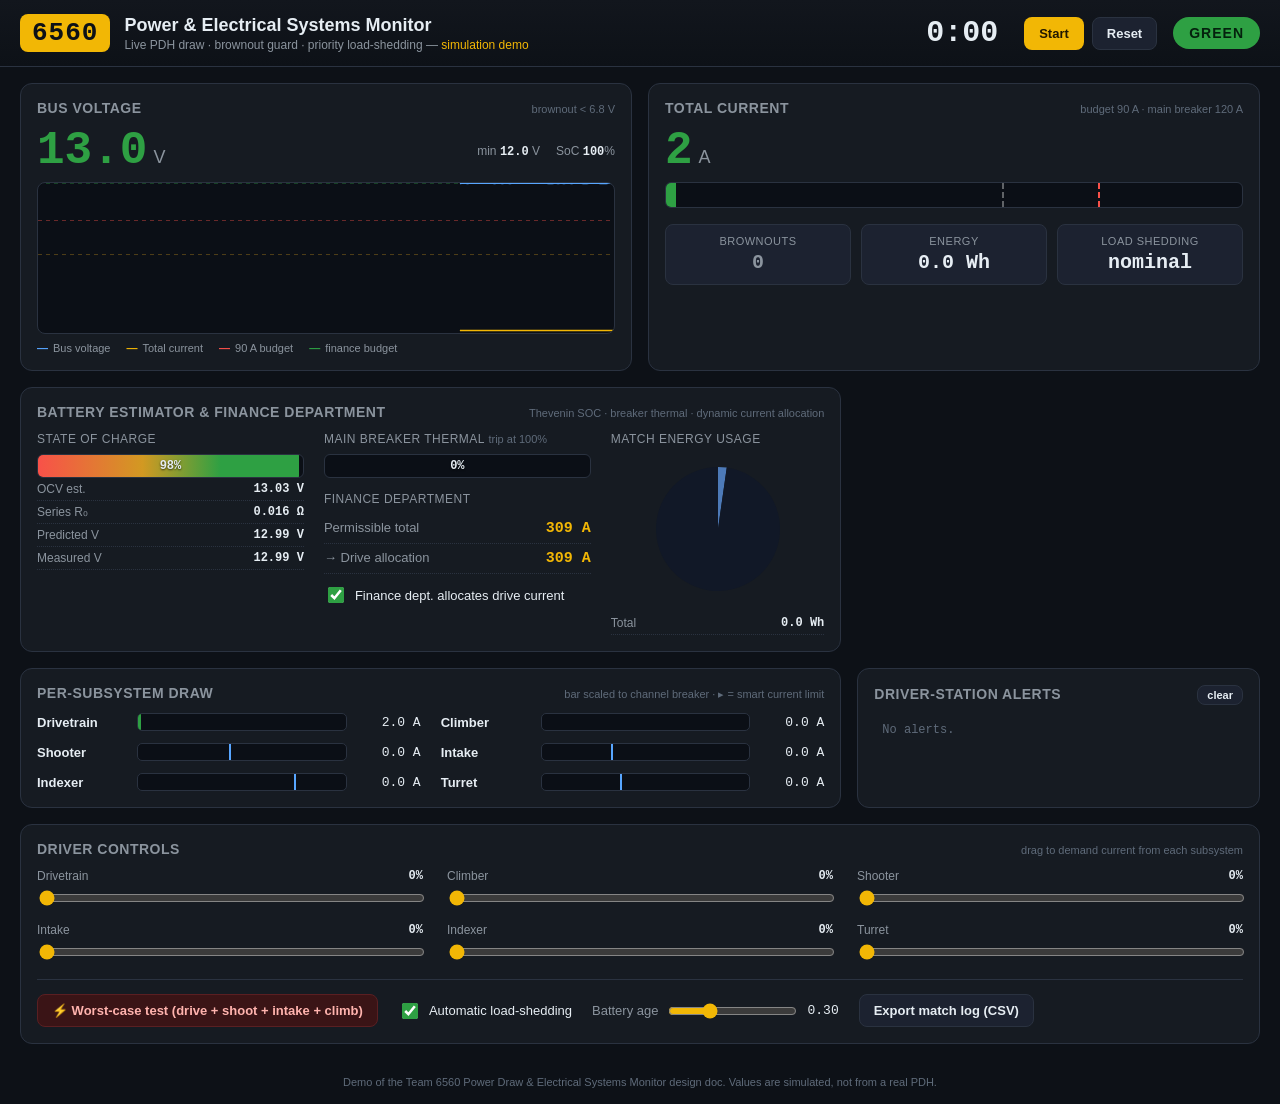
==== index.html @ 76f62cd9 "Add power systems monitor: web dashboard + WPILib robot project Web dashboard (repo root): vanilla-J" ====
<!DOCTYPE html>
<html lang="en">
<head>
  <meta charset="UTF-8" />
  <meta name="viewport" content="width=device-width, initial-scale=1.0" />
  <title>FRC 6560 — Power & Electrical Monitor</title>
  <link rel="stylesheet" href="css/styles.css" />
</head>
<body>
  <header class="topbar">
    <div class="brand">
      <span class="team">6560</span>
      <div class="brand-text">
        <h1>Power &amp; Electrical Systems Monitor</h1>
        <p>Live PDH draw · brownout guard · priority load-shedding — <em>simulation demo</em></p>
      </div>
    </div>
    <div class="match">
      <div class="clock" id="clock">0:00</div>
      <div class="match-controls">
        <button id="btn-start" class="btn btn-primary">Start</button>
        <button id="btn-reset" class="btn">Reset</button>
      </div>
      <div class="status-pill" id="status-pill">GREEN</div>
    </div>
  </header>

  <main class="grid">
    <!-- Battery / voltage -->
    <section class="panel span-6">
      <div class="panel-head"><h2>Bus Voltage</h2><span class="hint">brownout &lt; 6.8 V</span></div>
      <div class="big-readout">
        <span class="value" id="voltage-value">12.0</span><span class="unit">V</span>
        <div class="sub">
          <span>min <b id="min-voltage">12.0</b> V</span>
          <span>SoC <b id="soc">100</b>%</span>
        </div>
      </div>
      <canvas id="graph" height="150"></canvas>
      <div class="legend">
        <span class="lg lg-v">Bus voltage</span>
        <span class="lg lg-a">Total current</span>
        <span class="lg lg-budget">90 A budget</span>
        <span class="lg lg-finance">finance budget</span>
      </div>
    </section>

    <!-- Total current + stat tiles -->
    <section class="panel span-6">
      <div class="panel-head"><h2>Total Current</h2><span class="hint">budget 90 A · main breaker 120 A</span></div>
      <div class="big-readout">
        <span class="value" id="current-value">0</span><span class="unit">A</span>
      </div>
      <div class="meter" id="current-meter">
        <div class="meter-fill" id="current-fill"></div>
        <div class="mark mark-caution" style="left:58.3%"><span>70</span></div>
        <div class="mark mark-budget" style="left:75%"><span>90</span></div>
        <div class="mark mark-breaker" style="left:100%"><span>120</span></div>
      </div>
      <div class="tiles">
        <div class="tile"><span class="tile-label">Brownouts</span><span class="tile-value bad" id="brownouts">0</span></div>
        <div class="tile"><span class="tile-label">Energy</span><span class="tile-value" id="energy">0.0 Wh</span></div>
        <div class="tile"><span class="tile-label">Load Shedding</span><span class="tile-value" id="shed-status">nominal</span></div>
      </div>
    </section>

    <!-- Battery estimator + finance department -->
    <section class="panel span-8 estimator">
      <div class="panel-head"><h2>Battery Estimator &amp; Finance Department</h2><span class="hint">Thevenin SOC · breaker thermal · dynamic current allocation</span></div>
      <div class="est-grid">
        <div class="est-block">
          <div class="est-label">State of Charge</div>
          <div class="gauge"><div class="gauge-fill" id="soc-fill"></div><span class="gauge-text" id="soc-text">100%</span></div>
          <div class="est-row"><span>OCV est.</span><b id="ocv-val" class="mono">12.9 V</b></div>
          <div class="est-row"><span>Series R₀</span><b id="r0-val" class="mono">0.012 Ω</b></div>
          <div class="est-row"><span>Predicted V</span><b id="predv-val" class="mono">12.9 V</b></div>
          <div class="est-row"><span>Measured V</span><b id="measv-val" class="mono">12.9 V</b></div>
        </div>
        <div class="est-block">
          <div class="est-label">Main Breaker Thermal <span class="hint">trip at 100%</span></div>
          <div class="gauge"><div class="gauge-fill thermal" id="thermal-fill"></div><span class="gauge-text" id="thermal-text">0%</span></div>
          <div class="est-label" style="margin-top:14px">Finance Department</div>
          <div class="est-row big"><span>Permissible total</span><b id="permissible-val" class="mono accent">120 A</b></div>
          <div class="est-row big"><span>→ Drive allocation</span><b id="drivealloc-val" class="mono accent">120 A</b></div>
          <label class="switch-label" style="margin-top:10px">
            <input type="checkbox" id="toggle-finance" checked />
            <span>Finance dept. allocates drive current</span>
          </label>
        </div>
        <div class="est-block">
          <div class="est-label">Match Energy Usage</div>
          <canvas id="energy-pie" width="150" height="150"></canvas>
          <div class="est-row"><span>Total</span><b id="energy-total" class="mono">0.0 Wh</b></div>
        </div>
      </div>
    </section>

    <!-- Per-subsystem bars -->
    <section class="panel span-8">
      <div class="panel-head"><h2>Per-Subsystem Draw</h2><span class="hint">bar scaled to channel breaker · ▸ = smart current limit</span></div>
      <div class="subsystems" id="subsystems"></div>
    </section>

    <!-- Alerts -->
    <section class="panel span-4">
      <div class="panel-head"><h2>Driver-Station Alerts</h2><button class="btn btn-small" id="btn-clear-alerts">clear</button></div>
      <ul class="alerts" id="alerts"></ul>
    </section>

    <!-- Controls -->
    <section class="panel span-12">
      <div class="panel-head"><h2>Driver Controls</h2><span class="hint">drag to demand current from each subsystem</span></div>
      <div class="controls" id="controls"></div>
      <div class="control-row">
        <button class="btn btn-danger" id="btn-stress">⚡ Worst-case test (drive + shoot + intake + climb)</button>
        <label class="switch-label">
          <input type="checkbox" id="toggle-shed" checked />
          <span>Automatic load-shedding</span>
        </label>
        <label class="slider-label">
          Battery age
          <input type="range" id="battery-age" min="0" max="100" value="30" />
          <span id="battery-age-val" class="mono">0.30</span>
        </label>
        <button class="btn" id="btn-export">Export match log (CSV)</button>
      </div>
    </section>
  </main>

  <footer class="footer">
    Demo of the Team 6560 Power Draw &amp; Electrical Systems Monitor design doc. Values are simulated, not from a real PDH.
  </footer>

  <script src="js/constants.js"></script>
  <script src="js/loadShedder.js"></script>
  <script src="js/batteryEstimator.js"></script>
  <script src="js/breakerModel.js"></script>
  <script src="js/finance.js"></script>
  <script src="js/simulation.js"></script>
  <script src="js/app.js"></script>
</body>
</html>
---- css/styles.css ----
:root {
  --bg: #0d1117;
  --panel: #161b22;
  --panel-2: #1c2230;
  --border: #2a3240;
  --text: #e6edf3;
  --muted: #8b949e;
  --accent: #f2b705;      /* team-ish gold */
  --green: #2ea043;
  --yellow: #d29922;
  --red: #f85149;
  --blue: #58a6ff;
  --mono: ui-monospace, "SF Mono", Menlo, Consolas, monospace;
}

* { box-sizing: border-box; }
body {
  margin: 0;
  background: var(--bg);
  color: var(--text);
  font-family: -apple-system, BlinkMacSystemFont, "Segoe UI", Roboto, sans-serif;
  font-size: 14px;
}

/* ---------- Top bar ---------- */
.topbar {
  display: flex; justify-content: space-between; align-items: center;
  gap: 16px; padding: 14px 20px;
  background: linear-gradient(180deg, #12161d, #0d1117);
  border-bottom: 1px solid var(--border); flex-wrap: wrap;
}
.brand { display: flex; align-items: center; gap: 14px; }
.team {
  font-family: var(--mono); font-weight: 700; font-size: 26px;
  color: #0d1117; background: var(--accent);
  padding: 4px 12px; border-radius: 8px; letter-spacing: 1px;
}
.brand-text h1 { margin: 0; font-size: 18px; }
.brand-text p { margin: 2px 0 0; color: var(--muted); font-size: 12px; }
.brand-text em { color: var(--accent); font-style: normal; }

.match { display: flex; align-items: center; gap: 16px; }
.clock { font-family: var(--mono); font-size: 30px; font-weight: 700; min-width: 92px; text-align: center; }
.match-controls { display: flex; gap: 8px; }
.status-pill {
  font-weight: 700; letter-spacing: 1px; padding: 8px 16px; border-radius: 999px;
  background: var(--green); color: #04210d; min-width: 84px; text-align: center;
}
.status-pill.yellow { background: var(--yellow); color: #241a02; }
.status-pill.red { background: var(--red); color: #2b0605; animation: pulse 0.7s infinite alternate; }
@keyframes pulse { from { opacity: 1; } to { opacity: 0.55; } }

/* ---------- Buttons ---------- */
.btn {
  background: var(--panel-2); color: var(--text); border: 1px solid var(--border);
  padding: 8px 14px; border-radius: 8px; cursor: pointer; font-size: 13px; font-weight: 600;
}
.btn:hover { border-color: #3d4757; }
.btn-primary { background: var(--accent); color: #221900; border-color: transparent; }
.btn-danger { background: #3a1416; color: #ffb3ae; border-color: #5a1f22; }
.btn-danger:hover { background: #4d1a1d; }
.btn-small { padding: 3px 9px; font-size: 11px; }
.btn.active { outline: 2px solid var(--accent); }

/* ---------- Grid layout ---------- */
.grid {
  display: grid; grid-template-columns: repeat(12, 1fr);
  gap: 16px; padding: 16px 20px; max-width: 1400px; margin: 0 auto;
}
.span-4 { grid-column: span 4; }
.span-6 { grid-column: span 6; }
.span-8 { grid-column: span 8; }
.span-12 { grid-column: span 12; }

.panel {
  background: var(--panel); border: 1px solid var(--border);
  border-radius: 12px; padding: 16px;
}
.panel-head { display: flex; justify-content: space-between; align-items: baseline; margin-bottom: 12px; }
.panel-head h2 { margin: 0; font-size: 14px; text-transform: uppercase; letter-spacing: 0.5px; color: var(--muted); }
.hint { color: #5f6b7a; font-size: 11px; }

/* ---------- Big readouts ---------- */
.big-readout { display: flex; align-items: baseline; gap: 6px; margin-bottom: 8px; }
.big-readout .value { font-family: var(--mono); font-size: 46px; font-weight: 700; line-height: 1; }
.big-readout .unit { font-size: 18px; color: var(--muted); }
.big-readout .sub { margin-left: auto; display: flex; gap: 16px; color: var(--muted); font-size: 12px; align-self: center; }
.big-readout .sub b { color: var(--text); font-family: var(--mono); }
.value.green { color: var(--green); } .value.yellow { color: var(--yellow); } .value.red { color: var(--red); }

canvas#graph { width: 100%; display: block; background: #0b0f16; border-radius: 8px; border: 1px solid var(--border); }
.legend { display: flex; gap: 16px; margin-top: 8px; font-size: 11px; color: var(--muted); }
.lg::before { content: "―"; margin-right: 5px; font-weight: 900; }
.lg-v::before { color: var(--blue); } .lg-a::before { color: var(--accent); } .lg-budget::before { color: var(--red); } .lg-finance::before { color: var(--green); }

/* ---------- Total-current meter ---------- */
.meter { position: relative; height: 26px; background: #0b0f16; border: 1px solid var(--border); border-radius: 6px; overflow: hidden; margin-bottom: 16px; }
.meter-fill { height: 100%; width: 0%; background: var(--green); transition: width 0.08s linear, background 0.2s; }
.mark { position: absolute; top: 0; height: 100%; border-left: 2px dashed rgba(255,255,255,0.35); }
.mark span { position: absolute; top: -16px; transform: translateX(-50%); font-size: 10px; color: var(--muted); font-family: var(--mono); }
.mark-budget { border-color: var(--red); }
.mark-breaker { border-color: #ff6b6b; }

.tiles { display: grid; grid-template-columns: repeat(3, 1fr); gap: 10px; }
.tile { background: var(--panel-2); border: 1px solid var(--border); border-radius: 8px; padding: 10px; text-align: center; }
.tile-label { display: block; font-size: 11px; color: var(--muted); text-transform: uppercase; letter-spacing: 0.5px; }
.tile-value { display: block; font-family: var(--mono); font-size: 20px; font-weight: 700; margin-top: 4px; }
.tile-value.bad { color: var(--muted); }
.tile-value.bad.hit { color: var(--red); }
.tile-value.shedding { color: var(--yellow); }

/* ---------- Subsystem bars ---------- */
.subsystems { display: grid; grid-template-columns: 1fr 1fr; gap: 12px 20px; }
.sub-row { display: grid; grid-template-columns: 90px 1fr 64px; align-items: center; gap: 10px; }
.sub-name { font-weight: 600; font-size: 13px; }
.sub-name .shed-badge { display: none; font-size: 9px; background: var(--yellow); color: #241a02; padding: 1px 5px; border-radius: 4px; margin-left: 6px; vertical-align: middle; }
.sub-row.shed .shed-badge { display: inline-block; }
.sub-bar { position: relative; height: 18px; background: #0b0f16; border: 1px solid var(--border); border-radius: 5px; overflow: hidden; }
.sub-bar-fill { height: 100%; width: 0%; background: var(--green); transition: width 0.08s linear, background 0.2s; }
.limit-tick { position: absolute; top: -3px; bottom: -3px; width: 0; border-left: 2px solid var(--blue); }
.sub-amps { font-family: var(--mono); font-size: 13px; text-align: right; }

/* ---------- Alerts ---------- */
.alerts { list-style: none; margin: 0; padding: 0; max-height: 240px; overflow-y: auto; font-family: var(--mono); font-size: 12px; }
.alerts li { padding: 6px 8px; border-left: 3px solid var(--muted); background: var(--panel-2); margin-bottom: 5px; border-radius: 0 5px 5px 0; }
.alerts li.warn { border-color: var(--yellow); }
.alerts li.error { border-color: var(--red); }
.alerts li .t { color: var(--muted); margin-right: 8px; }
.alerts .empty { color: #5f6b7a; border: none; background: none; font-family: inherit; }

/* ---------- Controls ---------- */
.controls { display: grid; grid-template-columns: repeat(3, 1fr); gap: 14px 24px; margin-bottom: 16px; }
.ctrl { }
.ctrl label { display: flex; justify-content: space-between; font-size: 12px; margin-bottom: 5px; color: var(--muted); }
.ctrl label b { color: var(--text); font-family: var(--mono); }
.ctrl input[type=range] { width: 100%; accent-color: var(--accent); }
.control-row { display: flex; align-items: center; gap: 20px; flex-wrap: wrap; border-top: 1px solid var(--border); padding-top: 14px; }
.switch-label { display: flex; align-items: center; gap: 8px; font-size: 13px; }
.switch-label input { width: 16px; height: 16px; accent-color: var(--green); }
.slider-label { display: flex; align-items: center; gap: 8px; font-size: 13px; color: var(--muted); }
.slider-label input { accent-color: var(--accent); }
.mono { font-family: var(--mono); color: var(--text); }

/* ---------- Battery estimator / finance ---------- */
.est-grid { display: grid; grid-template-columns: 1fr 1fr 0.8fr; gap: 20px; }
.est-block { }
.est-label { font-size: 12px; color: var(--muted); text-transform: uppercase; letter-spacing: 0.5px; margin-bottom: 8px; }
.est-label .hint { text-transform: none; letter-spacing: 0; }
.gauge { position: relative; height: 24px; background: #0b0f16; border: 1px solid var(--border); border-radius: 6px; overflow: hidden; }
.gauge-fill { height: 100%; width: 100%; background: linear-gradient(90deg, var(--red), var(--yellow) 40%, var(--green) 70%); transition: width 0.15s; }
.gauge-fill.thermal { background: linear-gradient(90deg, var(--green), var(--yellow) 70%, var(--red)); width: 0%; }
.gauge-text { position: absolute; inset: 0; display: flex; align-items: center; justify-content: center; font-family: var(--mono); font-size: 12px; font-weight: 700; text-shadow: 0 1px 2px rgba(0,0,0,0.7); }
.est-row { display: flex; justify-content: space-between; font-size: 12px; color: var(--muted); padding: 4px 0; border-bottom: 1px dotted var(--border); }
.est-row b { color: var(--text); }
.est-row.big { font-size: 13px; padding: 6px 0; }
.mono.accent { color: var(--accent); font-size: 15px; }
#energy-pie { display: block; margin: 0 auto 8px; }

.footer { text-align: center; color: #5f6b7a; font-size: 11px; padding: 16px; }

@media (max-width: 900px) {
  .span-4, .span-6, .span-8 { grid-column: span 12; }
  .subsystems, .controls { grid-template-columns: 1fr; }
}
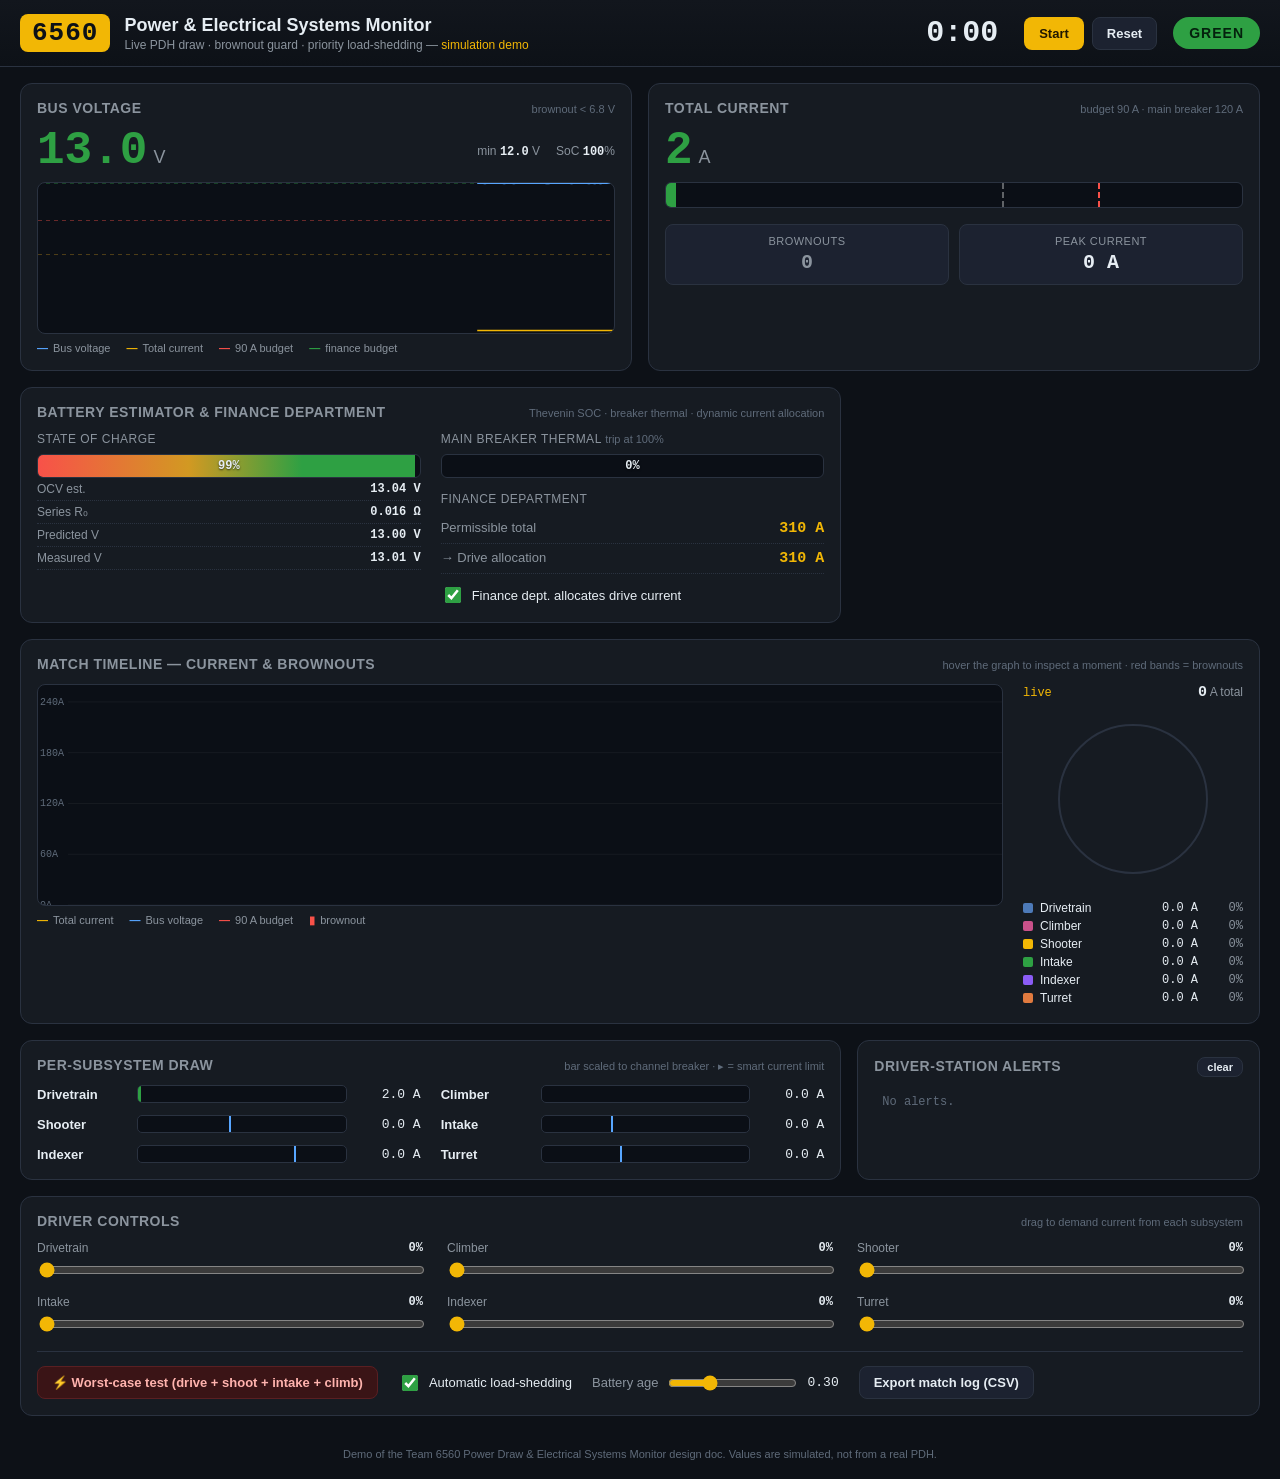
==== commit eae12a56: "Add match timeline with scrubbable per-subsystem breakdown pie - New "Match Timeline" panel: total c" ====
--- a/index.html
+++ b/index.html
@@ -57,17 +57,16 @@
         <div class="mark mark-budget" style="left:75%"><span>90</span></div>
         <div class="mark mark-breaker" style="left:100%"><span>120</span></div>
       </div>
-      <div class="tiles">
+      <div class="tiles tiles-2">
         <div class="tile"><span class="tile-label">Brownouts</span><span class="tile-value bad" id="brownouts">0</span></div>
-        <div class="tile"><span class="tile-label">Energy</span><span class="tile-value" id="energy">0.0 Wh</span></div>
-        <div class="tile"><span class="tile-label">Load Shedding</span><span class="tile-value" id="shed-status">nominal</span></div>
+        <div class="tile"><span class="tile-label">Peak Current</span><span class="tile-value" id="peak-current">0 A</span></div>
       </div>
     </section>
 
     <!-- Battery estimator + finance department -->
     <section class="panel span-8 estimator">
       <div class="panel-head"><h2>Battery Estimator &amp; Finance Department</h2><span class="hint">Thevenin SOC · breaker thermal · dynamic current allocation</span></div>
-      <div class="est-grid">
+      <div class="est-grid est-grid-2">
         <div class="est-block">
           <div class="est-label">State of Charge</div>
           <div class="gauge"><div class="gauge-fill" id="soc-fill"></div><span class="gauge-text" id="soc-text">100%</span></div>
@@ -87,10 +86,32 @@
             <span>Finance dept. allocates drive current</span>
           </label>
         </div>
-        <div class="est-block">
-          <div class="est-label">Match Energy Usage</div>
-          <canvas id="energy-pie" width="150" height="150"></canvas>
-          <div class="est-row"><span>Total</span><b id="energy-total" class="mono">0.0 Wh</b></div>
+      </div>
+    </section>
+
+    <!-- Match timeline + subsystem breakdown pie -->
+    <section class="panel span-12">
+      <div class="panel-head">
+        <h2>Match Timeline — Current &amp; Brownouts</h2>
+        <span class="hint">hover the graph to inspect a moment · red bands = brownouts</span>
+      </div>
+      <div class="timeline-wrap">
+        <div class="timeline-graph">
+          <canvas id="timeline" height="220"></canvas>
+          <div class="legend">
+            <span class="lg lg-a">Total current</span>
+            <span class="lg lg-v">Bus voltage</span>
+            <span class="lg lg-budget">90 A budget</span>
+            <span class="lg lg-brown">brownout</span>
+          </div>
+        </div>
+        <div class="timeline-side">
+          <div class="scrub-readout">
+            <span class="scrub-when" id="scrub-when">live</span>
+            <span class="scrub-total"><b id="scrub-total">0</b> A total</span>
+          </div>
+          <canvas id="breakdown-pie" width="180" height="180"></canvas>
+          <ul class="pie-legend" id="pie-legend"></ul>
         </div>
       </div>
     </section>
--- a/css/styles.css
+++ b/css/styles.css
@@ -91,7 +91,7 @@
 canvas#graph { width: 100%; display: block; background: #0b0f16; border-radius: 8px; border: 1px solid var(--border); }
 .legend { display: flex; gap: 16px; margin-top: 8px; font-size: 11px; color: var(--muted); }
 .lg::before { content: "―"; margin-right: 5px; font-weight: 900; }
-.lg-v::before { color: var(--blue); } .lg-a::before { color: var(--accent); } .lg-budget::before { color: var(--red); } .lg-finance::before { color: var(--green); }
+.lg-v::before { color: var(--blue); } .lg-a::before { color: var(--accent); } .lg-budget::before { color: var(--red); } .lg-finance::before { color: var(--green); } .lg-brown::before { color: #f85149; content: "▮"; }
 
 /* ---------- Total-current meter ---------- */
 .meter { position: relative; height: 26px; background: #0b0f16; border: 1px solid var(--border); border-radius: 6px; overflow: hidden; margin-bottom: 16px; }
@@ -102,6 +102,7 @@
 .mark-breaker { border-color: #ff6b6b; }
 
 .tiles { display: grid; grid-template-columns: repeat(3, 1fr); gap: 10px; }
+.tiles.tiles-2 { grid-template-columns: repeat(2, 1fr); }
 .tile { background: var(--panel-2); border: 1px solid var(--border); border-radius: 8px; padding: 10px; text-align: center; }
 .tile-label { display: block; font-size: 11px; color: var(--muted); text-transform: uppercase; letter-spacing: 0.5px; }
 .tile-value { display: block; font-family: var(--mono); font-size: 20px; font-weight: 700; margin-top: 4px; }
@@ -143,6 +144,7 @@
 
 /* ---------- Battery estimator / finance ---------- */
 .est-grid { display: grid; grid-template-columns: 1fr 1fr 0.8fr; gap: 20px; }
+.est-grid.est-grid-2 { grid-template-columns: 1fr 1fr; }
 .est-block { }
 .est-label { font-size: 12px; color: var(--muted); text-transform: uppercase; letter-spacing: 0.5px; margin-bottom: 8px; }
 .est-label .hint { text-transform: none; letter-spacing: 0; }
@@ -156,7 +158,24 @@
 .mono.accent { color: var(--accent); font-size: 15px; }
 #energy-pie { display: block; margin: 0 auto 8px; }
 
+/* ---------- Match timeline + breakdown pie ---------- */
+.timeline-wrap { display: grid; grid-template-columns: 1fr 220px; gap: 20px; align-items: start; }
+.timeline-graph canvas#timeline { width: 100%; display: block; background: #0b0f16; border-radius: 8px; border: 1px solid var(--border); cursor: crosshair; }
+.timeline-side { text-align: center; }
+.scrub-readout { display: flex; justify-content: space-between; align-items: baseline; font-size: 12px; color: var(--muted); margin-bottom: 8px; }
+.scrub-when { font-family: var(--mono); color: var(--accent); }
+.scrub-total b { color: var(--text); font-family: var(--mono); font-size: 15px; }
+#breakdown-pie { display: block; margin: 0 auto 10px; }
+.pie-legend { list-style: none; margin: 0; padding: 0; font-size: 12px; text-align: left; }
+.pie-legend li { display: flex; align-items: center; gap: 7px; padding: 2px 0; color: var(--muted); }
+.pie-legend .sw { width: 10px; height: 10px; border-radius: 2px; flex-shrink: 0; }
+.pie-legend .nm { flex: 1; color: var(--text); }
+.pie-legend .amp { font-family: var(--mono); color: var(--text); }
+.pie-legend .pct { font-family: var(--mono); color: var(--muted); width: 38px; text-align: right; }
+
 .footer { text-align: center; color: #5f6b7a; font-size: 11px; padding: 16px; }
+
+@media (max-width: 900px) { .timeline-wrap { grid-template-columns: 1fr; } }
 
 @media (max-width: 900px) {
   .span-4, .span-6, .span-8 { grid-column: span 12; }
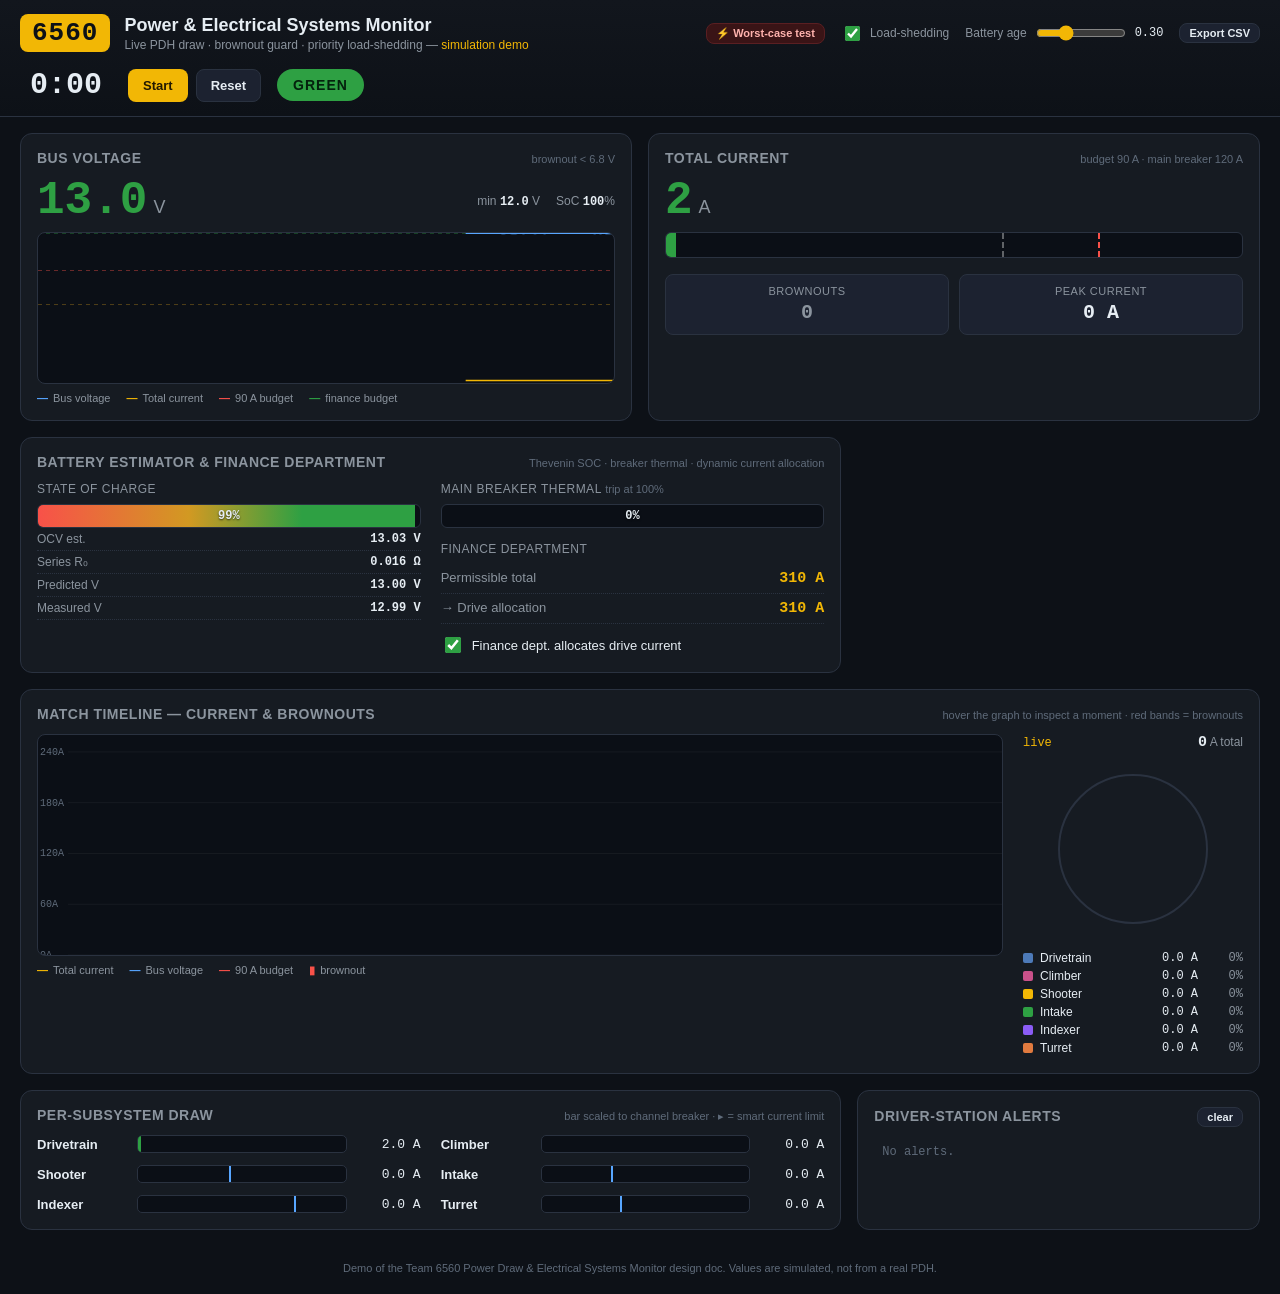
==== commit 7c1742f0: "Remove Driver Controls panel; move utilities into header toolbar Drop the per-subsystem demand slide" ====
--- a/index.html
+++ b/index.html
@@ -14,6 +14,19 @@
         <h1>Power &amp; Electrical Systems Monitor</h1>
         <p>Live PDH draw · brownout guard · priority load-shedding — <em>simulation demo</em></p>
       </div>
+    </div>
+    <div class="toolbar">
+      <button class="btn btn-danger btn-small" id="btn-stress">⚡ Worst-case test</button>
+      <label class="switch-label">
+        <input type="checkbox" id="toggle-shed" checked />
+        <span>Load-shedding</span>
+      </label>
+      <label class="slider-label">
+        Battery age
+        <input type="range" id="battery-age" min="0" max="100" value="30" />
+        <span id="battery-age-val" class="mono">0.30</span>
+      </label>
+      <button class="btn btn-small" id="btn-export">Export CSV</button>
     </div>
     <div class="match">
       <div class="clock" id="clock">0:00</div>
@@ -128,24 +141,6 @@
       <ul class="alerts" id="alerts"></ul>
     </section>
 
-    <!-- Controls -->
-    <section class="panel span-12">
-      <div class="panel-head"><h2>Driver Controls</h2><span class="hint">drag to demand current from each subsystem</span></div>
-      <div class="controls" id="controls"></div>
-      <div class="control-row">
-        <button class="btn btn-danger" id="btn-stress">⚡ Worst-case test (drive + shoot + intake + climb)</button>
-        <label class="switch-label">
-          <input type="checkbox" id="toggle-shed" checked />
-          <span>Automatic load-shedding</span>
-        </label>
-        <label class="slider-label">
-          Battery age
-          <input type="range" id="battery-age" min="0" max="100" value="30" />
-          <span id="battery-age-val" class="mono">0.30</span>
-        </label>
-        <button class="btn" id="btn-export">Export match log (CSV)</button>
-      </div>
-    </section>
   </main>
 
   <footer class="footer">
--- a/css/styles.css
+++ b/css/styles.css
@@ -38,6 +38,12 @@
 .brand-text h1 { margin: 0; font-size: 18px; }
 .brand-text p { margin: 2px 0 0; color: var(--muted); font-size: 12px; }
 .brand-text em { color: var(--accent); font-style: normal; }
+
+.toolbar { display: flex; align-items: center; gap: 16px; flex-wrap: wrap; }
+.toolbar .switch-label, .toolbar .slider-label { display: flex; align-items: center; gap: 7px; font-size: 12px; color: var(--muted); }
+.toolbar .switch-label input { width: 15px; height: 15px; accent-color: var(--green); }
+.toolbar .slider-label input[type=range] { width: 90px; accent-color: var(--accent); }
+.toolbar .mono { color: var(--text); }
 
 .match { display: flex; align-items: center; gap: 16px; }
 .clock { font-family: var(--mono); font-size: 30px; font-weight: 700; min-width: 92px; text-align: center; }
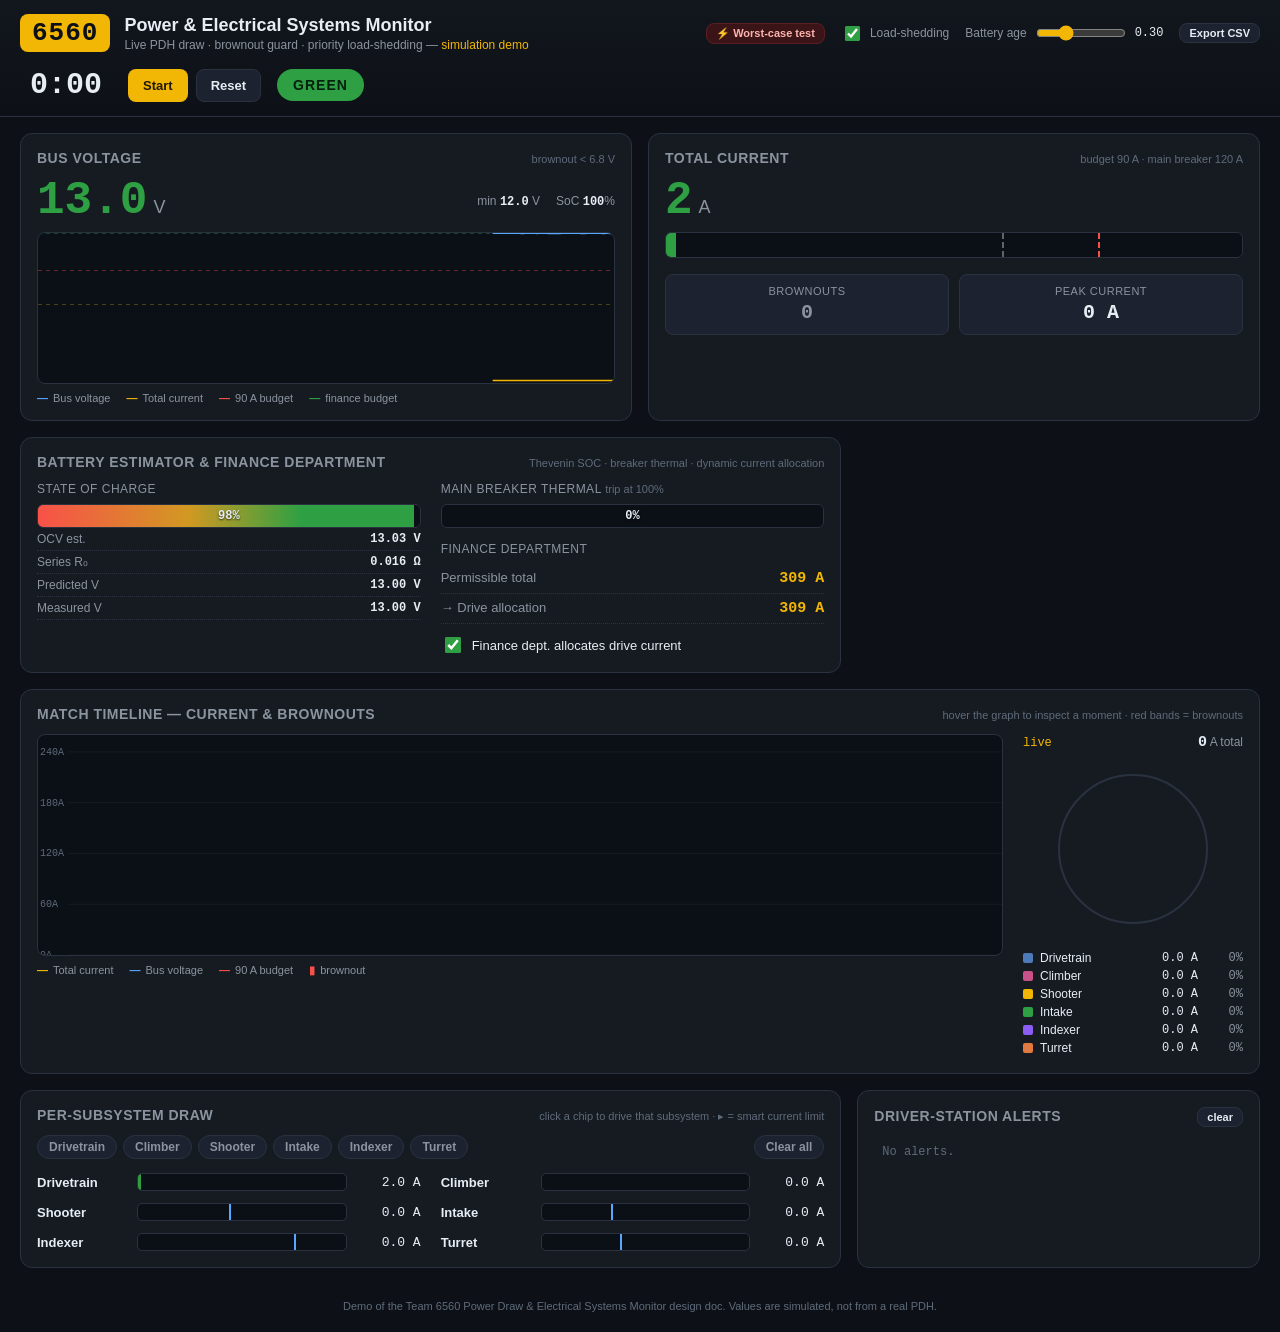
==== commit 5602655e: "Add per-subsystem load chips to drive the sim Click a chip in the Per-Subsystem Draw panel to drive " ====
--- a/index.html
+++ b/index.html
@@ -131,7 +131,8 @@
 
     <!-- Per-subsystem bars -->
     <section class="panel span-8">
-      <div class="panel-head"><h2>Per-Subsystem Draw</h2><span class="hint">bar scaled to channel breaker · ▸ = smart current limit</span></div>
+      <div class="panel-head"><h2>Per-Subsystem Draw</h2><span class="hint">click a chip to drive that subsystem · ▸ = smart current limit</span></div>
+      <div class="drive-chips" id="drive-chips"></div>
       <div class="subsystems" id="subsystems"></div>
     </section>
 
--- a/css/styles.css
+++ b/css/styles.css
@@ -117,6 +117,12 @@
 .tile-value.shedding { color: var(--yellow); }
 
 /* ---------- Subsystem bars ---------- */
+.drive-chips { display: flex; flex-wrap: wrap; gap: 6px; margin-bottom: 14px; }
+.chip { background: var(--panel-2); border: 1px solid var(--border); color: var(--muted); font-size: 12px; font-weight: 600; padding: 4px 11px; border-radius: 999px; cursor: pointer; }
+.chip:hover { border-color: #3d4757; color: var(--text); }
+.chip.active { background: var(--accent); color: #221900; border-color: transparent; }
+.chip-clear { margin-left: auto; }
+
 .subsystems { display: grid; grid-template-columns: 1fr 1fr; gap: 12px 20px; }
 .sub-row { display: grid; grid-template-columns: 90px 1fr 64px; align-items: center; gap: 10px; }
 .sub-name { font-weight: 600; font-size: 13px; }
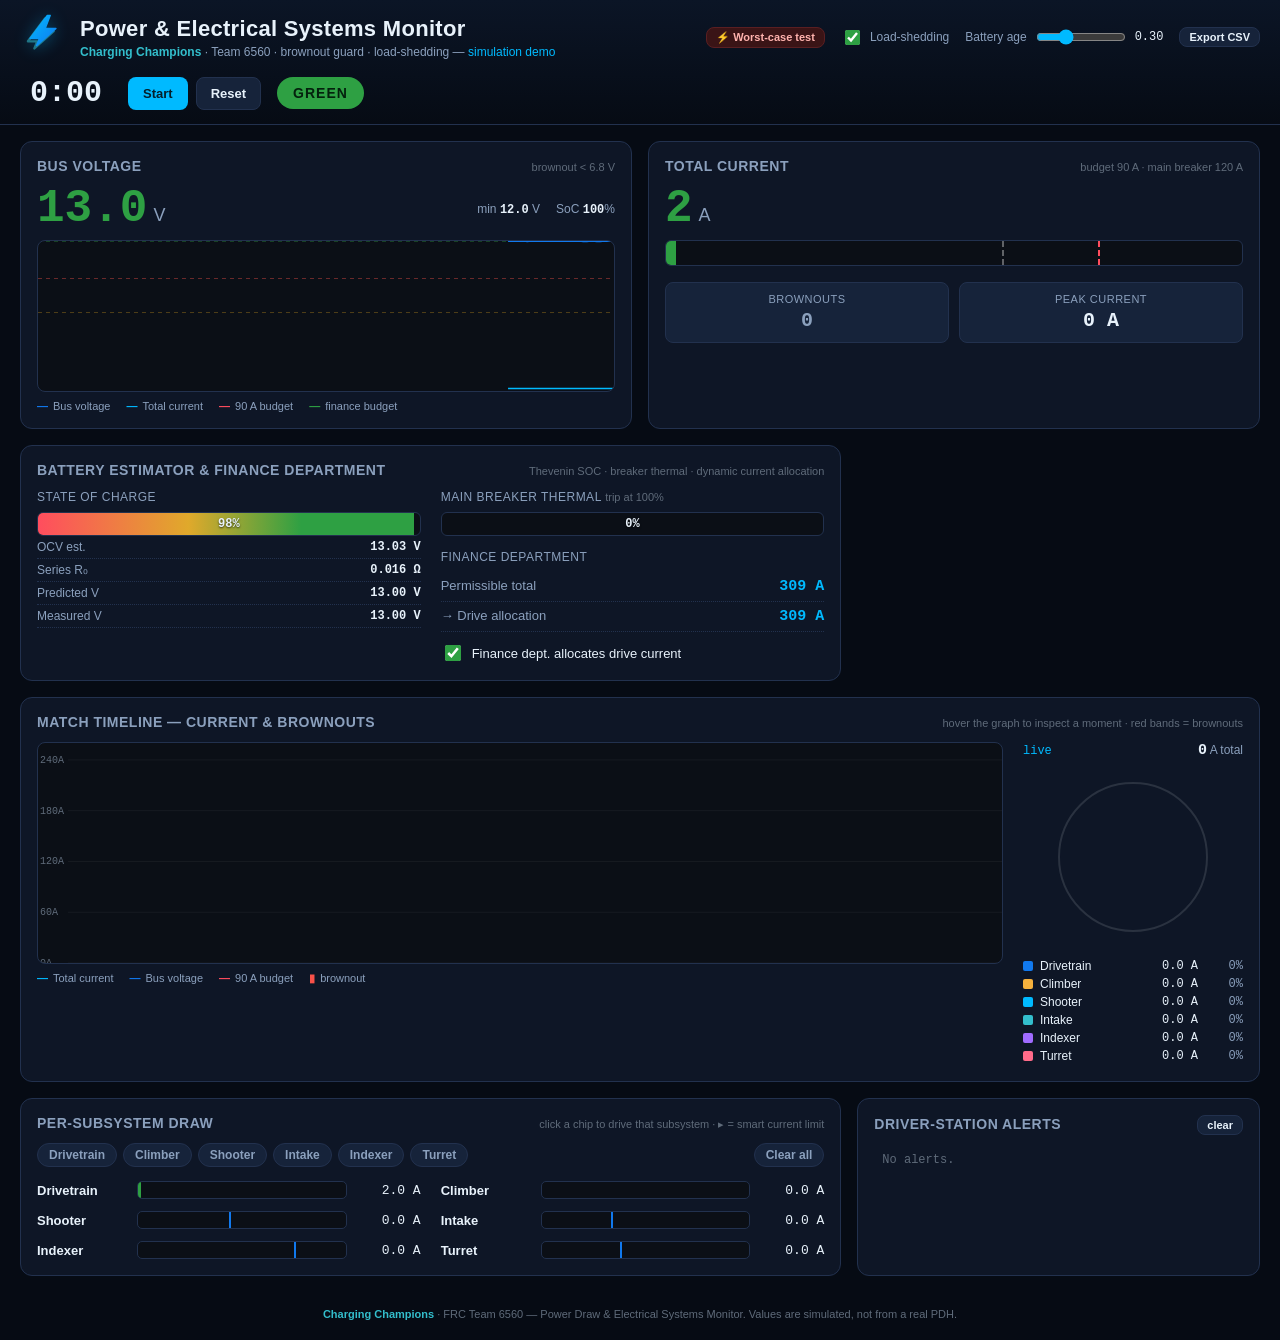
==== commit 6aed4a17: "Rebrand dashboard to Charging Champions (Team 6560) brand guide - Palette: swap gold accent for bran" ====
--- a/index.html
+++ b/index.html
@@ -3,16 +3,32 @@
 <head>
   <meta charset="UTF-8" />
   <meta name="viewport" content="width=device-width, initial-scale=1.0" />
-  <title>FRC 6560 — Power & Electrical Monitor</title>
+  <title>Charging Champions · 6560 — Power Systems Monitor</title>
   <link rel="stylesheet" href="css/styles.css" />
 </head>
 <body>
   <header class="topbar">
     <div class="brand">
-      <span class="team">6560</span>
+      <span class="logo" aria-label="Charging Champions logo">
+        <svg viewBox="0 0 48 64" xmlns="http://www.w3.org/2000/svg">
+          <defs>
+            <linearGradient id="ccbolt" x1="0" y1="0" x2="1" y2="1">
+              <stop offset="0" stop-color="#00baff"/>
+              <stop offset="1" stop-color="#1179ee"/>
+            </linearGradient>
+          </defs>
+          <path d="M30 2 L6 34 H19 L15 44 L42 20 H27 L34 2 Z"
+                fill="none" stroke="#33becc" stroke-width="3.2"
+                stroke-linejoin="round" stroke-linecap="round" opacity="0.55"
+                transform="translate(-3 4)"/>
+          <path d="M30 2 L6 34 H19 L15 44 L42 20 H27 L34 2 Z"
+                fill="url(#ccbolt)" stroke="url(#ccbolt)" stroke-width="2"
+                stroke-linejoin="round" stroke-linecap="round"/>
+        </svg>
+      </span>
       <div class="brand-text">
         <h1>Power &amp; Electrical Systems Monitor</h1>
-        <p>Live PDH draw · brownout guard · priority load-shedding — <em>simulation demo</em></p>
+        <p><span class="cc">Charging Champions</span> · Team 6560 · brownout guard · load-shedding — <em>simulation demo</em></p>
       </div>
     </div>
     <div class="toolbar">
@@ -145,7 +161,7 @@
   </main>
 
   <footer class="footer">
-    Demo of the Team 6560 Power Draw &amp; Electrical Systems Monitor design doc. Values are simulated, not from a real PDH.
+    <span class="cc">Charging Champions</span> · FRC Team 6560 — Power Draw &amp; Electrical Systems Monitor. Values are simulated, not from a real PDH.
   </footer>
 
   <script src="js/constants.js"></script>
--- a/css/styles.css
+++ b/css/styles.css
@@ -1,16 +1,33 @@
+/* Chalet Comprime is a licensed font — load it from the viewer's machine if present
+   (Charging Champions members' Macs), otherwise fall back gracefully. */
+@font-face {
+  font-family: "Chalet Comprime";
+  src: local("Chalet Comprime Eighty"), local("ChaletComprime-Eighty"),
+       local("Chalet Comprime Cologne Eighty"), local("Chalet Comprime");
+  font-display: swap;
+}
+
 :root {
-  --bg: #0d1117;
-  --panel: #161b22;
-  --panel-2: #1c2230;
-  --border: #2a3240;
-  --text: #e6edf3;
-  --muted: #8b949e;
-  --accent: #f2b705;      /* team-ish gold */
-  --green: #2ea043;
-  --yellow: #d29922;
-  --red: #f85149;
-  --blue: #58a6ff;
+  /* Charging Champions brand palette */
+  --brand-cyan: #00baff;   /* Pantone 306C  */
+  --brand-blue: #1179ee;   /* Pantone 2727C */
+  --brand-teal: #33becc;   /* Pantone 3115C */
+
+  --bg: #060b14;           /* cool blue-black, biased toward the brand blues */
+  --panel: #0e1626;
+  --panel-2: #16233a;
+  --border: #22314e;
+  --text: #e8f2fb;
+  --muted: #8ba0bd;
+  --accent: var(--brand-cyan);
+  --accent-2: var(--brand-blue);
+  --green: #2ea043;        /* semantic: good  (kept — signals state, not brand) */
+  --yellow: #e0a92b;       /* semantic: caution */
+  --red: #ff4d5e;          /* semantic: critical / brownout */
+  --blue: var(--brand-blue); /* bus voltage trace */
   --mono: ui-monospace, "SF Mono", Menlo, Consolas, monospace;
+  --display: "Chalet Comprime", "SF Pro Display", -apple-system, BlinkMacSystemFont, sans-serif;
+  --sans: -apple-system, BlinkMacSystemFont, "SF Pro Display", "SF Pro Text", "Segoe UI", Roboto, sans-serif;
 }
 
 * { box-sizing: border-box; }
@@ -18,7 +35,7 @@
   margin: 0;
   background: var(--bg);
   color: var(--text);
-  font-family: -apple-system, BlinkMacSystemFont, "Segoe UI", Roboto, sans-serif;
+  font-family: var(--sans);
   font-size: 14px;
 }
 
@@ -26,17 +43,18 @@
 .topbar {
   display: flex; justify-content: space-between; align-items: center;
   gap: 16px; padding: 14px 20px;
-  background: linear-gradient(180deg, #12161d, #0d1117);
+  background: linear-gradient(180deg, #0b1526, var(--bg));
   border-bottom: 1px solid var(--border); flex-wrap: wrap;
 }
 .brand { display: flex; align-items: center; gap: 14px; }
-.team {
-  font-family: var(--mono); font-weight: 700; font-size: 26px;
-  color: #0d1117; background: var(--accent);
-  padding: 4px 12px; border-radius: 8px; letter-spacing: 1px;
-}
-.brand-text h1 { margin: 0; font-size: 18px; }
-.brand-text p { margin: 2px 0 0; color: var(--muted); font-size: 12px; }
+.logo { display: flex; align-items: center; justify-content: center; width: 46px; height: 46px; flex-shrink: 0; filter: drop-shadow(0 2px 8px rgba(0,186,255,0.35)); }
+.logo svg { width: 100%; height: 100%; }
+.brand-text h1 {
+  margin: 0; font-family: var(--display); font-size: 22px; font-weight: 800;
+  letter-spacing: 0.3px; text-wrap: balance;
+}
+.brand-text p { margin: 3px 0 0; color: var(--muted); font-size: 12px; }
+.cc { color: var(--brand-teal); font-weight: 700; }
 .brand-text em { color: var(--accent); font-style: normal; }
 
 .toolbar { display: flex; align-items: center; gap: 16px; flex-wrap: wrap; }
@@ -62,7 +80,7 @@
   padding: 8px 14px; border-radius: 8px; cursor: pointer; font-size: 13px; font-weight: 600;
 }
 .btn:hover { border-color: #3d4757; }
-.btn-primary { background: var(--accent); color: #221900; border-color: transparent; }
+.btn-primary { background: var(--accent); color: #04202b; border-color: transparent; }
 .btn-danger { background: #3a1416; color: #ffb3ae; border-color: #5a1f22; }
 .btn-danger:hover { background: #4d1a1d; }
 .btn-small { padding: 3px 9px; font-size: 11px; }
@@ -120,7 +138,7 @@
 .drive-chips { display: flex; flex-wrap: wrap; gap: 6px; margin-bottom: 14px; }
 .chip { background: var(--panel-2); border: 1px solid var(--border); color: var(--muted); font-size: 12px; font-weight: 600; padding: 4px 11px; border-radius: 999px; cursor: pointer; }
 .chip:hover { border-color: #3d4757; color: var(--text); }
-.chip.active { background: var(--accent); color: #221900; border-color: transparent; }
+.chip.active { background: var(--accent); color: #04202b; border-color: transparent; }
 .chip-clear { margin-left: auto; }
 
 .subsystems { display: grid; grid-template-columns: 1fr 1fr; gap: 12px 20px; }
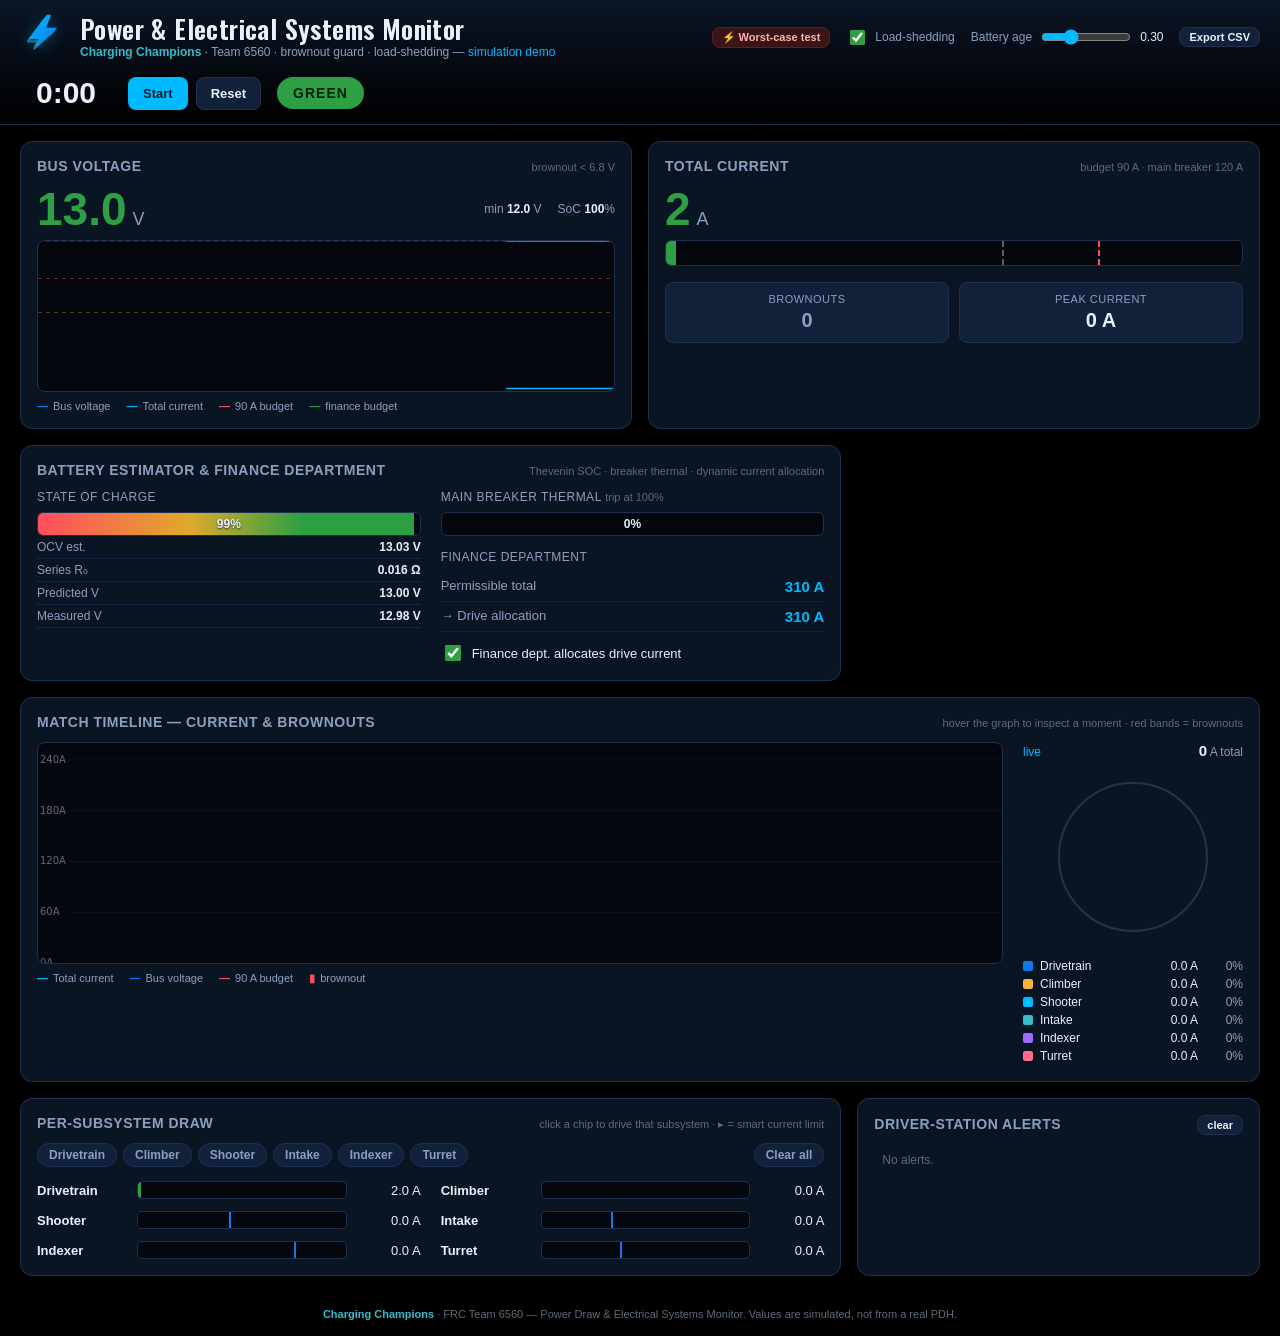
==== commit 4eab6ec2: "Embed Oswald (OFL) as the display headline font Chalet Comprimé is licensed and wasn't installed any" ====
--- a/index.html
+++ b/index.html
@@ -4,6 +4,7 @@
   <meta charset="UTF-8" />
   <meta name="viewport" content="width=device-width, initial-scale=1.0" />
   <title>Charging Champions · 6560 — Power Systems Monitor</title>
+  <link rel="stylesheet" href="css/fonts.css" />
   <link rel="stylesheet" href="css/styles.css" />
 </head>
 <body>
--- a/css/fonts.css
+++ b/css/fonts.css
@@ -0,0 +1,6 @@
+/* Embedded condensed display face for the Charging Champions headline.
+   Font: Oswald (SIL Open Font License) — an open stand-in for the licensed
+   Chalet Comprimé, so the title renders for everyone with no install and no
+   external request. Real Chalet still wins on machines that have it (see the
+   --display stack in styles.css). */
+@font-face{font-family:"Charging Display";src:url([data-uri]) format("woff2");font-weight:100 900;font-style:normal;font-display:swap;}
--- a/css/styles.css
+++ b/css/styles.css
@@ -2,8 +2,12 @@
    (Charging Champions members' Macs), otherwise fall back gracefully. */
 @font-face {
   font-family: "Chalet Comprime";
-  src: local("Chalet Comprime Eighty"), local("ChaletComprime-Eighty"),
-       local("Chalet Comprime Cologne Eighty"), local("Chalet Comprime");
+  /* Renders on machines that have Chalet Comprimé installed. Covers the common
+     House Industries naming (with/without accent, several style names). */
+  src: local("Chalet Comprimé Cologne Eighty"), local("Chalet Comprime Cologne Eighty"),
+       local("ChaletComprime-CologneEighty"), local("Chalet Comprimé Eighty"),
+       local("Chalet Comprime Eighty"), local("ChaletComprime-Eighty"),
+       local("Chalet Comprimé"), local("Chalet Comprime"), local("ChaletComprime");
   font-display: swap;
 }
 
@@ -13,20 +17,24 @@
   --brand-blue: #1179ee;   /* Pantone 2727C */
   --brand-teal: #33becc;   /* Pantone 3115C */
 
-  --bg: #060b14;           /* cool blue-black, biased toward the brand blues */
-  --panel: #0e1626;
-  --panel-2: #16233a;
-  --border: #22314e;
+  /* Ground on brand black (#000000, Pantone Black 6C); panels lift toward the brand blues. */
+  --bg: #000000;
+  --panel: #0a1524;
+  --panel-2: #12213a;
+  --border: #203150;
+  --inset: #04070e;        /* recessed surfaces (graphs, meters, bars) */
   --text: #e8f2fb;
   --muted: #8ba0bd;
   --accent: var(--brand-cyan);
   --accent-2: var(--brand-blue);
-  --green: #2ea043;        /* semantic: good  (kept — signals state, not brand) */
-  --yellow: #e0a92b;       /* semantic: caution */
-  --red: #ff4d5e;          /* semantic: critical / brownout */
+  /* Semantic danger scale — the only non-brand hues, used strictly for state
+     signalling (good / caution / critical), per the agreed Option B. */
+  --green: #2ea043;
+  --yellow: #e0a92b;
+  --red: #ff4d5e;
   --blue: var(--brand-blue); /* bus voltage trace */
-  --mono: ui-monospace, "SF Mono", Menlo, Consolas, monospace;
-  --display: "Chalet Comprime", "SF Pro Display", -apple-system, BlinkMacSystemFont, sans-serif;
+  /* Brand type: Chalet Comprime Eighty for display/H1; SF Pro Display for the rest. */
+  --display: "Chalet Comprime", "Charging Display", "SF Pro Display", -apple-system, BlinkMacSystemFont, sans-serif;
   --sans: -apple-system, BlinkMacSystemFont, "SF Pro Display", "SF Pro Text", "Segoe UI", Roboto, sans-serif;
 }
 
@@ -36,6 +44,7 @@
   background: var(--bg);
   color: var(--text);
   font-family: var(--sans);
+  font-variant-numeric: tabular-nums;  /* aligned figures without a monospace face */
   font-size: 14px;
 }
 
@@ -50,8 +59,8 @@
 .logo { display: flex; align-items: center; justify-content: center; width: 46px; height: 46px; flex-shrink: 0; filter: drop-shadow(0 2px 8px rgba(0,186,255,0.35)); }
 .logo svg { width: 100%; height: 100%; }
 .brand-text h1 {
-  margin: 0; font-family: var(--display); font-size: 22px; font-weight: 800;
-  letter-spacing: 0.3px; text-wrap: balance;
+  margin: 0; font-family: var(--display); font-size: 26px; font-weight: 700;
+  letter-spacing: 0.4px; text-wrap: balance; line-height: 1.05;
 }
 .brand-text p { margin: 3px 0 0; color: var(--muted); font-size: 12px; }
 .cc { color: var(--brand-teal); font-weight: 700; }
@@ -64,7 +73,7 @@
 .toolbar .mono { color: var(--text); }
 
 .match { display: flex; align-items: center; gap: 16px; }
-.clock { font-family: var(--mono); font-size: 30px; font-weight: 700; min-width: 92px; text-align: center; }
+.clock { font-family: var(--sans); font-size: 30px; font-weight: 700; min-width: 92px; text-align: center; }
 .match-controls { display: flex; gap: 8px; }
 .status-pill {
   font-weight: 700; letter-spacing: 1px; padding: 8px 16px; border-radius: 999px;
@@ -106,30 +115,30 @@
 
 /* ---------- Big readouts ---------- */
 .big-readout { display: flex; align-items: baseline; gap: 6px; margin-bottom: 8px; }
-.big-readout .value { font-family: var(--mono); font-size: 46px; font-weight: 700; line-height: 1; }
+.big-readout .value { font-family: var(--sans); font-size: 46px; font-weight: 700; line-height: 1; }
 .big-readout .unit { font-size: 18px; color: var(--muted); }
 .big-readout .sub { margin-left: auto; display: flex; gap: 16px; color: var(--muted); font-size: 12px; align-self: center; }
-.big-readout .sub b { color: var(--text); font-family: var(--mono); }
+.big-readout .sub b { color: var(--text); font-family: var(--sans); }
 .value.green { color: var(--green); } .value.yellow { color: var(--yellow); } .value.red { color: var(--red); }
 
-canvas#graph { width: 100%; display: block; background: #0b0f16; border-radius: 8px; border: 1px solid var(--border); }
+canvas#graph { width: 100%; display: block; background: var(--inset); border-radius: 8px; border: 1px solid var(--border); }
 .legend { display: flex; gap: 16px; margin-top: 8px; font-size: 11px; color: var(--muted); }
 .lg::before { content: "―"; margin-right: 5px; font-weight: 900; }
-.lg-v::before { color: var(--blue); } .lg-a::before { color: var(--accent); } .lg-budget::before { color: var(--red); } .lg-finance::before { color: var(--green); } .lg-brown::before { color: #f85149; content: "▮"; }
+.lg-v::before { color: var(--blue); } .lg-a::before { color: var(--accent); } .lg-budget::before { color: var(--red); } .lg-finance::before { color: var(--green); } .lg-brown::before { color: var(--red); content: "▮"; }
 
 /* ---------- Total-current meter ---------- */
-.meter { position: relative; height: 26px; background: #0b0f16; border: 1px solid var(--border); border-radius: 6px; overflow: hidden; margin-bottom: 16px; }
+.meter { position: relative; height: 26px; background: var(--inset); border: 1px solid var(--border); border-radius: 6px; overflow: hidden; margin-bottom: 16px; }
 .meter-fill { height: 100%; width: 0%; background: var(--green); transition: width 0.08s linear, background 0.2s; }
 .mark { position: absolute; top: 0; height: 100%; border-left: 2px dashed rgba(255,255,255,0.35); }
-.mark span { position: absolute; top: -16px; transform: translateX(-50%); font-size: 10px; color: var(--muted); font-family: var(--mono); }
+.mark span { position: absolute; top: -16px; transform: translateX(-50%); font-size: 10px; color: var(--muted); font-family: var(--sans); }
 .mark-budget { border-color: var(--red); }
-.mark-breaker { border-color: #ff6b6b; }
+.mark-breaker { border-color: var(--red); }
 
 .tiles { display: grid; grid-template-columns: repeat(3, 1fr); gap: 10px; }
 .tiles.tiles-2 { grid-template-columns: repeat(2, 1fr); }
 .tile { background: var(--panel-2); border: 1px solid var(--border); border-radius: 8px; padding: 10px; text-align: center; }
 .tile-label { display: block; font-size: 11px; color: var(--muted); text-transform: uppercase; letter-spacing: 0.5px; }
-.tile-value { display: block; font-family: var(--mono); font-size: 20px; font-weight: 700; margin-top: 4px; }
+.tile-value { display: block; font-family: var(--sans); font-size: 20px; font-weight: 700; margin-top: 4px; }
 .tile-value.bad { color: var(--muted); }
 .tile-value.bad.hit { color: var(--red); }
 .tile-value.shedding { color: var(--yellow); }
@@ -146,13 +155,13 @@
 .sub-name { font-weight: 600; font-size: 13px; }
 .sub-name .shed-badge { display: none; font-size: 9px; background: var(--yellow); color: #241a02; padding: 1px 5px; border-radius: 4px; margin-left: 6px; vertical-align: middle; }
 .sub-row.shed .shed-badge { display: inline-block; }
-.sub-bar { position: relative; height: 18px; background: #0b0f16; border: 1px solid var(--border); border-radius: 5px; overflow: hidden; }
+.sub-bar { position: relative; height: 18px; background: var(--inset); border: 1px solid var(--border); border-radius: 5px; overflow: hidden; }
 .sub-bar-fill { height: 100%; width: 0%; background: var(--green); transition: width 0.08s linear, background 0.2s; }
 .limit-tick { position: absolute; top: -3px; bottom: -3px; width: 0; border-left: 2px solid var(--blue); }
-.sub-amps { font-family: var(--mono); font-size: 13px; text-align: right; }
+.sub-amps { font-family: var(--sans); font-size: 13px; text-align: right; }
 
 /* ---------- Alerts ---------- */
-.alerts { list-style: none; margin: 0; padding: 0; max-height: 240px; overflow-y: auto; font-family: var(--mono); font-size: 12px; }
+.alerts { list-style: none; margin: 0; padding: 0; max-height: 240px; overflow-y: auto; font-family: var(--sans); font-size: 12px; }
 .alerts li { padding: 6px 8px; border-left: 3px solid var(--muted); background: var(--panel-2); margin-bottom: 5px; border-radius: 0 5px 5px 0; }
 .alerts li.warn { border-color: var(--yellow); }
 .alerts li.error { border-color: var(--red); }
@@ -163,14 +172,14 @@
 .controls { display: grid; grid-template-columns: repeat(3, 1fr); gap: 14px 24px; margin-bottom: 16px; }
 .ctrl { }
 .ctrl label { display: flex; justify-content: space-between; font-size: 12px; margin-bottom: 5px; color: var(--muted); }
-.ctrl label b { color: var(--text); font-family: var(--mono); }
+.ctrl label b { color: var(--text); font-family: var(--sans); }
 .ctrl input[type=range] { width: 100%; accent-color: var(--accent); }
 .control-row { display: flex; align-items: center; gap: 20px; flex-wrap: wrap; border-top: 1px solid var(--border); padding-top: 14px; }
 .switch-label { display: flex; align-items: center; gap: 8px; font-size: 13px; }
 .switch-label input { width: 16px; height: 16px; accent-color: var(--green); }
 .slider-label { display: flex; align-items: center; gap: 8px; font-size: 13px; color: var(--muted); }
 .slider-label input { accent-color: var(--accent); }
-.mono { font-family: var(--mono); color: var(--text); }
+.mono { font-family: var(--sans); color: var(--text); }
 
 /* ---------- Battery estimator / finance ---------- */
 .est-grid { display: grid; grid-template-columns: 1fr 1fr 0.8fr; gap: 20px; }
@@ -178,10 +187,10 @@
 .est-block { }
 .est-label { font-size: 12px; color: var(--muted); text-transform: uppercase; letter-spacing: 0.5px; margin-bottom: 8px; }
 .est-label .hint { text-transform: none; letter-spacing: 0; }
-.gauge { position: relative; height: 24px; background: #0b0f16; border: 1px solid var(--border); border-radius: 6px; overflow: hidden; }
+.gauge { position: relative; height: 24px; background: var(--inset); border: 1px solid var(--border); border-radius: 6px; overflow: hidden; }
 .gauge-fill { height: 100%; width: 100%; background: linear-gradient(90deg, var(--red), var(--yellow) 40%, var(--green) 70%); transition: width 0.15s; }
 .gauge-fill.thermal { background: linear-gradient(90deg, var(--green), var(--yellow) 70%, var(--red)); width: 0%; }
-.gauge-text { position: absolute; inset: 0; display: flex; align-items: center; justify-content: center; font-family: var(--mono); font-size: 12px; font-weight: 700; text-shadow: 0 1px 2px rgba(0,0,0,0.7); }
+.gauge-text { position: absolute; inset: 0; display: flex; align-items: center; justify-content: center; font-family: var(--sans); font-size: 12px; font-weight: 700; text-shadow: 0 1px 2px rgba(0,0,0,0.7); }
 .est-row { display: flex; justify-content: space-between; font-size: 12px; color: var(--muted); padding: 4px 0; border-bottom: 1px dotted var(--border); }
 .est-row b { color: var(--text); }
 .est-row.big { font-size: 13px; padding: 6px 0; }
@@ -190,18 +199,18 @@
 
 /* ---------- Match timeline + breakdown pie ---------- */
 .timeline-wrap { display: grid; grid-template-columns: 1fr 220px; gap: 20px; align-items: start; }
-.timeline-graph canvas#timeline { width: 100%; display: block; background: #0b0f16; border-radius: 8px; border: 1px solid var(--border); cursor: crosshair; }
+.timeline-graph canvas#timeline { width: 100%; display: block; background: var(--inset); border-radius: 8px; border: 1px solid var(--border); cursor: crosshair; }
 .timeline-side { text-align: center; }
 .scrub-readout { display: flex; justify-content: space-between; align-items: baseline; font-size: 12px; color: var(--muted); margin-bottom: 8px; }
-.scrub-when { font-family: var(--mono); color: var(--accent); }
-.scrub-total b { color: var(--text); font-family: var(--mono); font-size: 15px; }
+.scrub-when { font-family: var(--sans); color: var(--accent); }
+.scrub-total b { color: var(--text); font-family: var(--sans); font-size: 15px; }
 #breakdown-pie { display: block; margin: 0 auto 10px; }
 .pie-legend { list-style: none; margin: 0; padding: 0; font-size: 12px; text-align: left; }
 .pie-legend li { display: flex; align-items: center; gap: 7px; padding: 2px 0; color: var(--muted); }
 .pie-legend .sw { width: 10px; height: 10px; border-radius: 2px; flex-shrink: 0; }
 .pie-legend .nm { flex: 1; color: var(--text); }
-.pie-legend .amp { font-family: var(--mono); color: var(--text); }
-.pie-legend .pct { font-family: var(--mono); color: var(--muted); width: 38px; text-align: right; }
+.pie-legend .amp { font-family: var(--sans); color: var(--text); }
+.pie-legend .pct { font-family: var(--sans); color: var(--muted); width: 38px; text-align: right; }
 
 .footer { text-align: center; color: #5f6b7a; font-size: 11px; padding: 16px; }
 
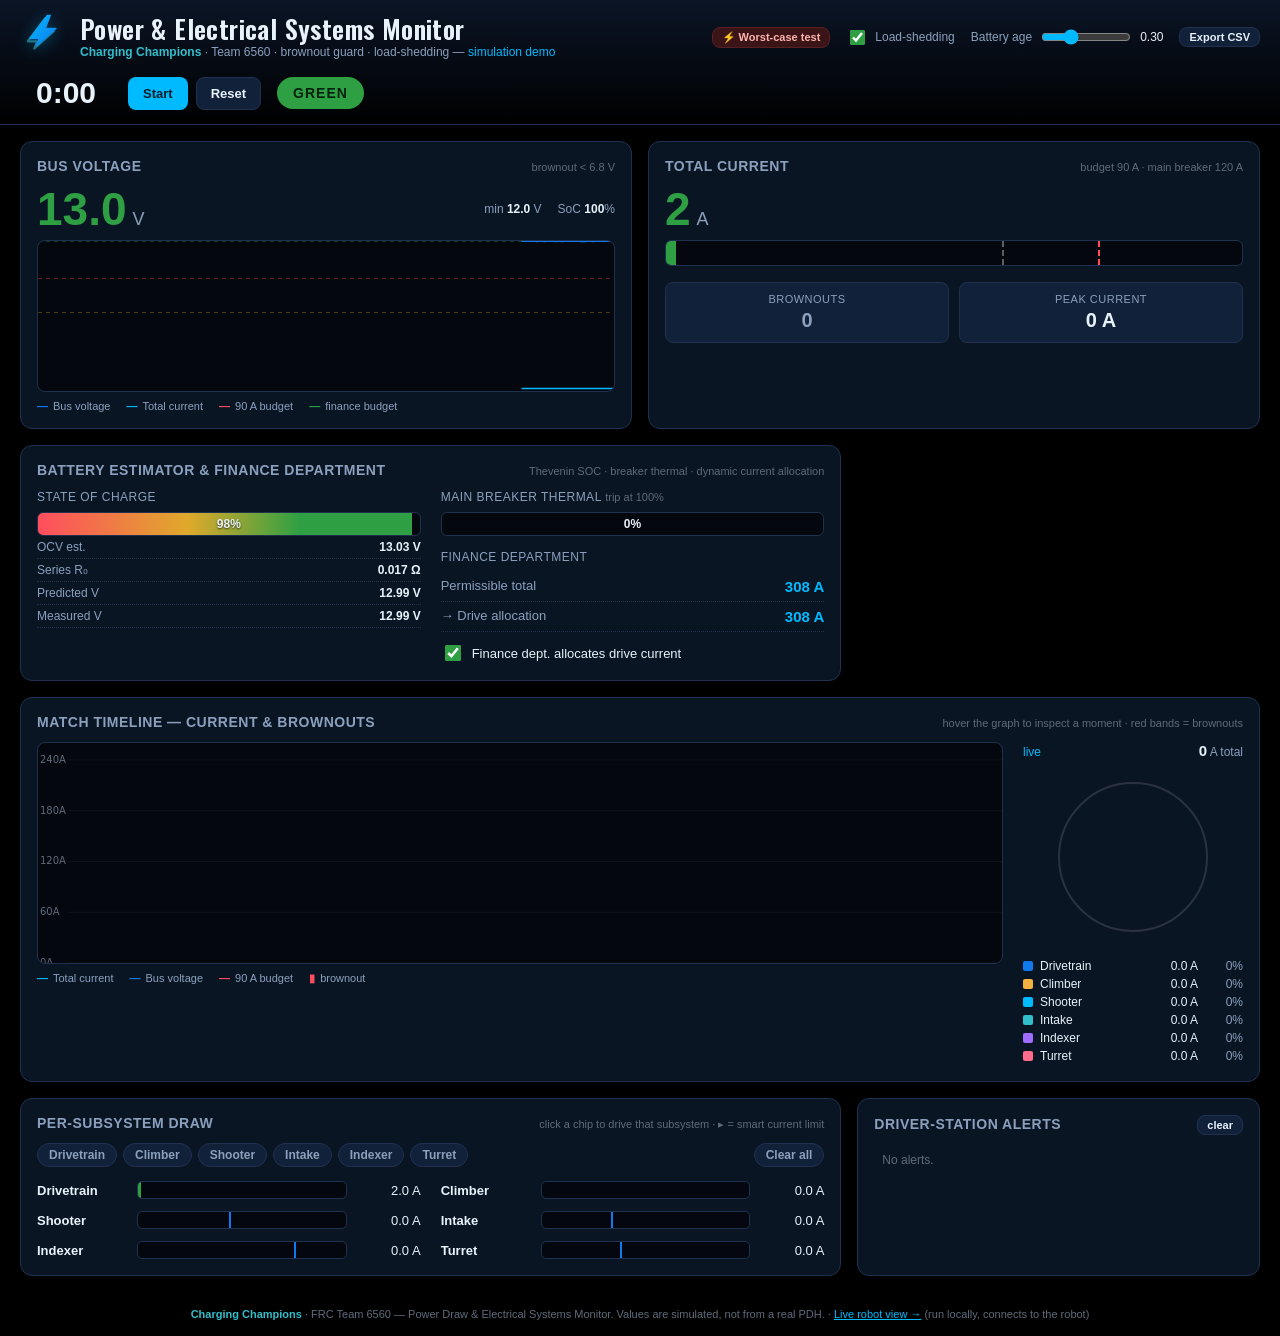
==== commit 6d3fb1a3: "Add live NT4 dashboard (real robot data in the web app) live.html connects to the robot's NetworkTab" ====
--- a/index.html
+++ b/index.html
@@ -162,7 +162,8 @@
   </main>
 
   <footer class="footer">
-    <span class="cc">Charging Champions</span> · FRC Team 6560 — Power Draw &amp; Electrical Systems Monitor. Values are simulated, not from a real PDH.
+    <span class="cc">Charging Champions</span> · FRC Team 6560 — Power Draw &amp; Electrical Systems Monitor. Values are simulated, not from a real PDH. ·
+    <a href="live.html" style="color:var(--accent)">Live robot view →</a> <span style="color:#5f6b7a">(run locally, connects to the robot)</span>
   </footer>
 
   <script src="js/constants.js"></script>
--- a/css/styles.css
+++ b/css/styles.css
@@ -39,6 +39,7 @@
 }
 
 * { box-sizing: border-box; }
+[hidden] { display: none !important; }
 body {
   margin: 0;
   background: var(--bg);
@@ -71,6 +72,15 @@
 .toolbar .switch-label input { width: 15px; height: 15px; accent-color: var(--green); }
 .toolbar .slider-label input[type=range] { width: 90px; accent-color: var(--accent); }
 .toolbar .mono { color: var(--text); }
+
+/* ---------- Live connection bar ---------- */
+.conn { gap: 10px; }
+.conn-field { display: flex; align-items: center; gap: 7px; font-size: 12px; color: var(--muted); }
+.conn-field input { background: var(--inset); border: 1px solid var(--border); color: var(--text); font-family: var(--sans); font-size: 13px; padding: 6px 9px; border-radius: 6px; width: 210px; }
+.conn-field input:focus { outline: none; border-color: var(--accent); }
+.status-pill.offline { background: var(--panel-2); color: var(--muted); }
+.conn-hint { max-width: 1400px; margin: 10px auto 0; padding: 10px 20px; color: var(--muted); font-size: 12px; line-height: 1.5; }
+.conn-hint b { color: var(--text); font-family: var(--sans); }
 
 .match { display: flex; align-items: center; gap: 16px; }
 .clock { font-family: var(--sans); font-size: 30px; font-weight: 700; min-width: 92px; text-align: center; }
